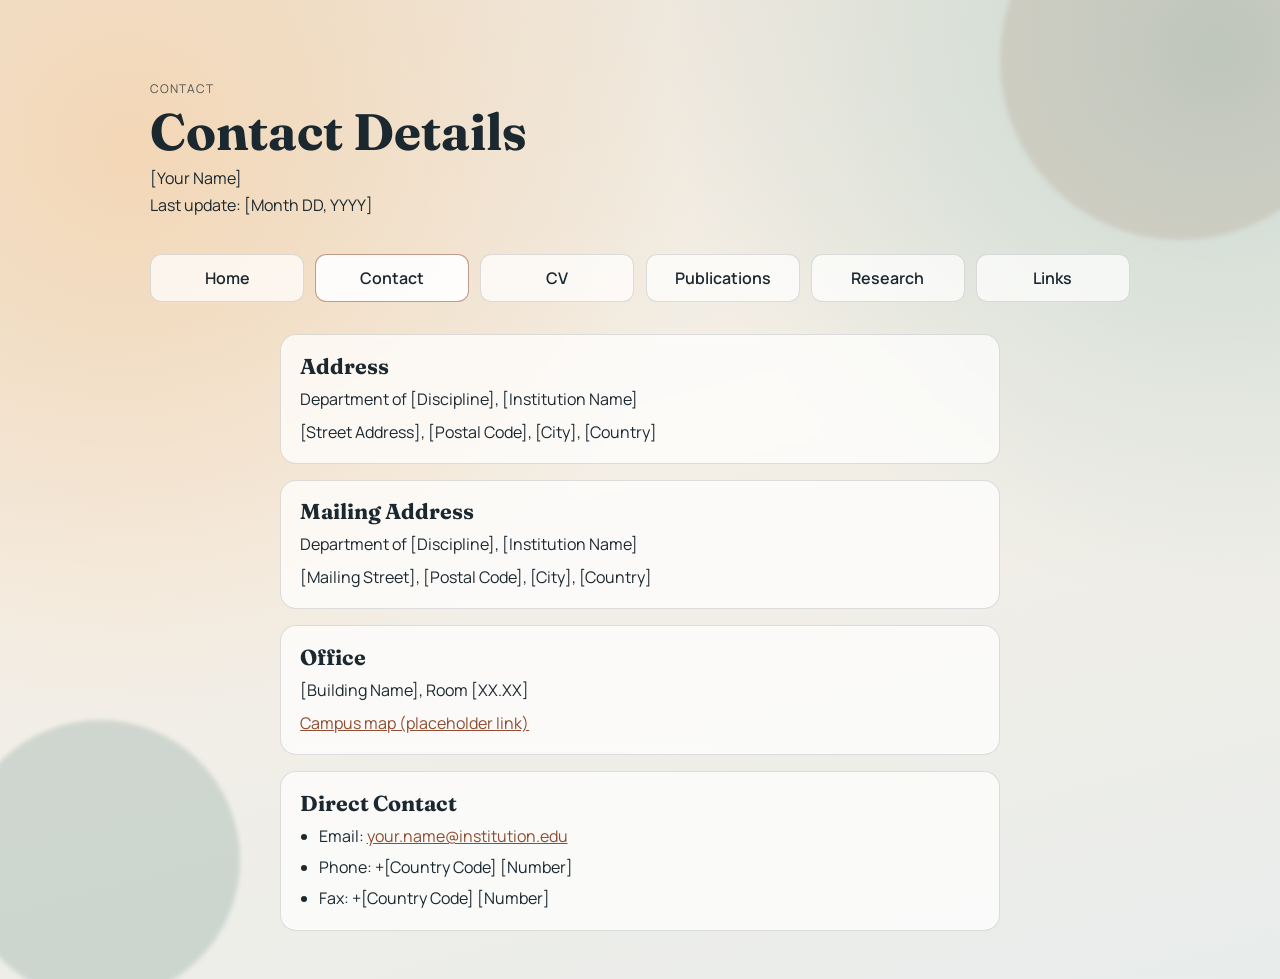
==== contact.html @ 137142b9 "First draft" ====
<!DOCTYPE html>
<html lang="en">
<head>
  <meta charset="UTF-8" />
  <meta name="viewport" content="width=device-width, initial-scale=1.0" />
  <title>Miklos Redei | Contact</title>
  <link rel="preconnect" href="https://fonts.googleapis.com" />
  <link rel="preconnect" href="https://fonts.gstatic.com" crossorigin />
  <link href="https://fonts.googleapis.com/css2?family=Fraunces:wght@500;700&family=Manrope:wght@400;500;700&display=swap" rel="stylesheet" />
  <link rel="stylesheet" href="styles.css" />
</head>
<body>
  <div class="bg-shape bg-shape-a" aria-hidden="true"></div>
  <div class="bg-shape bg-shape-b" aria-hidden="true"></div>

  <header class="hero wrapper">
    <p class="eyebrow">Contact</p>
    <h1>Contact Details</h1>
    <p class="subtitle">[Your Name]</p>
    <p class="updated">Last update: [Month DD, YYYY]</p>
  </header>

  <nav class="wrapper nav-grid" aria-label="Section navigation">
    <a href="index.html">Home</a>
    <a href="contact.html" class="active" aria-current="page">Contact</a>
    <a href="cv.html">CV</a>
    <a href="publications.html">Publications</a>
    <a href="research.html">Research</a>
    <a href="links.html">Links</a>
  </nav>

  <main class="wrapper sections section-content">
    <section class="card">
      <h2>Address</h2>
      <p>Department of [Discipline], [Institution Name]</p>
      <p>[Street Address], [Postal Code], [City], [Country]</p>
    </section>

    <section class="card">
      <h2>Mailing Address</h2>
      <p>Department of [Discipline], [Institution Name]</p>
      <p>[Mailing Street], [Postal Code], [City], [Country]</p>
    </section>

    <section class="card">
      <h2>Office</h2>
      <p>[Building Name], Room [XX.XX]</p>
      <p><a href="#">Campus map (placeholder link)</a></p>
    </section>

    <section class="card">
      <h2>Direct Contact</h2>
      <ul class="clean-list">
        <li>Email: <a href="mailto:your.name@institution.edu">your.name@institution.edu</a></li>
        <li>Phone: +[Country Code] [Number]</li>
        <li>Fax: +[Country Code] [Number]</li>
      </ul>
    </section>
  </main>
</body>
</html>
---- styles.css ----
:root {
  --bg: #f4efe6;
  --surface: rgba(255, 255, 255, 0.72);
  --ink: #1b2830;
  --accent: #8f4c2f;
  --line: rgba(27, 40, 48, 0.14);
}

* {
  box-sizing: border-box;
}

body {
  margin: 0;
  min-height: 100vh;
  font-family: "Manrope", sans-serif;
  color: var(--ink);
  background:
    radial-gradient(circle at 10% 15%, #f3d7b6 0%, transparent 40%),
    radial-gradient(circle at 95% 5%, #c7d8d1 0%, transparent 36%),
    linear-gradient(165deg, #ece5da 0%, var(--bg) 45%, #e8eceb 100%);
  position: relative;
  overflow-x: hidden;
}

.wrapper {
  width: min(980px, 92vw);
  margin: 0 auto;
}

.bg-shape {
  position: fixed;
  z-index: -1;
  border-radius: 999px;
  filter: blur(2px);
}

.bg-shape-a {
  width: 360px;
  height: 360px;
  background: rgba(143, 76, 47, 0.12);
  top: -120px;
  right: -80px;
}

.bg-shape-b {
  width: 280px;
  height: 280px;
  background: rgba(34, 94, 82, 0.16);
  bottom: -100px;
  left: -40px;
}

.hero {
  padding: 5rem 0 2rem;
}

.eyebrow {
  margin: 0;
  text-transform: uppercase;
  letter-spacing: 0.08em;
  font-size: 0.75rem;
  opacity: 0.75;
}

h1 {
  margin: 0.5rem 0;
  font-family: "Fraunces", serif;
  font-size: clamp(2rem, 4vw, 3.2rem);
  line-height: 1.05;
}

.subtitle,
.address,
.updated {
  margin: 0.35rem 0;
}

.nav-grid {
  display: grid;
  grid-template-columns: repeat(auto-fit, minmax(140px, 1fr));
  gap: 0.7rem;
  padding-bottom: 2rem;
}

.nav-grid a {
  text-decoration: none;
  color: var(--ink);
  background: var(--surface);
  border: 1px solid var(--line);
  border-radius: 0.7rem;
  padding: 0.75rem 0.9rem;
  text-align: center;
  font-weight: 600;
  transition: transform 160ms ease, border-color 160ms ease;
}

.nav-grid a:hover {
  transform: translateY(-2px);
  border-color: rgba(143, 76, 47, 0.55);
}

.nav-grid a.active {
  border-color: rgba(143, 76, 47, 0.55);
  background: rgba(255, 255, 255, 0.9);
}

.sections {
  display: grid;
  gap: 1rem;
  padding-bottom: 3rem;
}

.section-content {
  max-width: 720px;
}

.card {
  background: var(--surface);
  border: 1px solid var(--line);
  border-radius: 1rem;
  padding: 1.1rem 1.2rem;
  backdrop-filter: blur(2px);
}

h2 {
  margin: 0 0 0.45rem;
  font-family: "Fraunces", serif;
  font-size: 1.35rem;
}

.card p {
  margin: 0;
  line-height: 1.6;
}

.card p + p {
  margin-top: 0.45rem;
}

.card a {
  color: var(--accent);
}

.note {
  font-size: 0.95rem;
  opacity: 0.88;
}

.clean-list {
  margin: 0;
  padding-left: 1.15rem;
  line-height: 1.6;
}

.clean-list li + li {
  margin-top: 0.35rem;
}

.wide-content {
  max-width: 960px;
}

.section-nav {
  display: grid;
  grid-template-columns: repeat(auto-fit, minmax(210px, 1fr));
  gap: 0.55rem;
}

.section-nav a {
  display: block;
  text-decoration: none;
  color: var(--ink);
  background: rgba(255, 255, 255, 0.64);
  border: 1px solid var(--line);
  border-radius: 0.65rem;
  padding: 0.65rem 0.75rem;
  font-weight: 600;
}

.section-nav a:hover {
  border-color: rgba(143, 76, 47, 0.55);
}

@media (max-width: 640px) {
  .hero {
    padding-top: 3.5rem;
  }

  .nav-grid a {
    font-size: 0.95rem;
  }
}
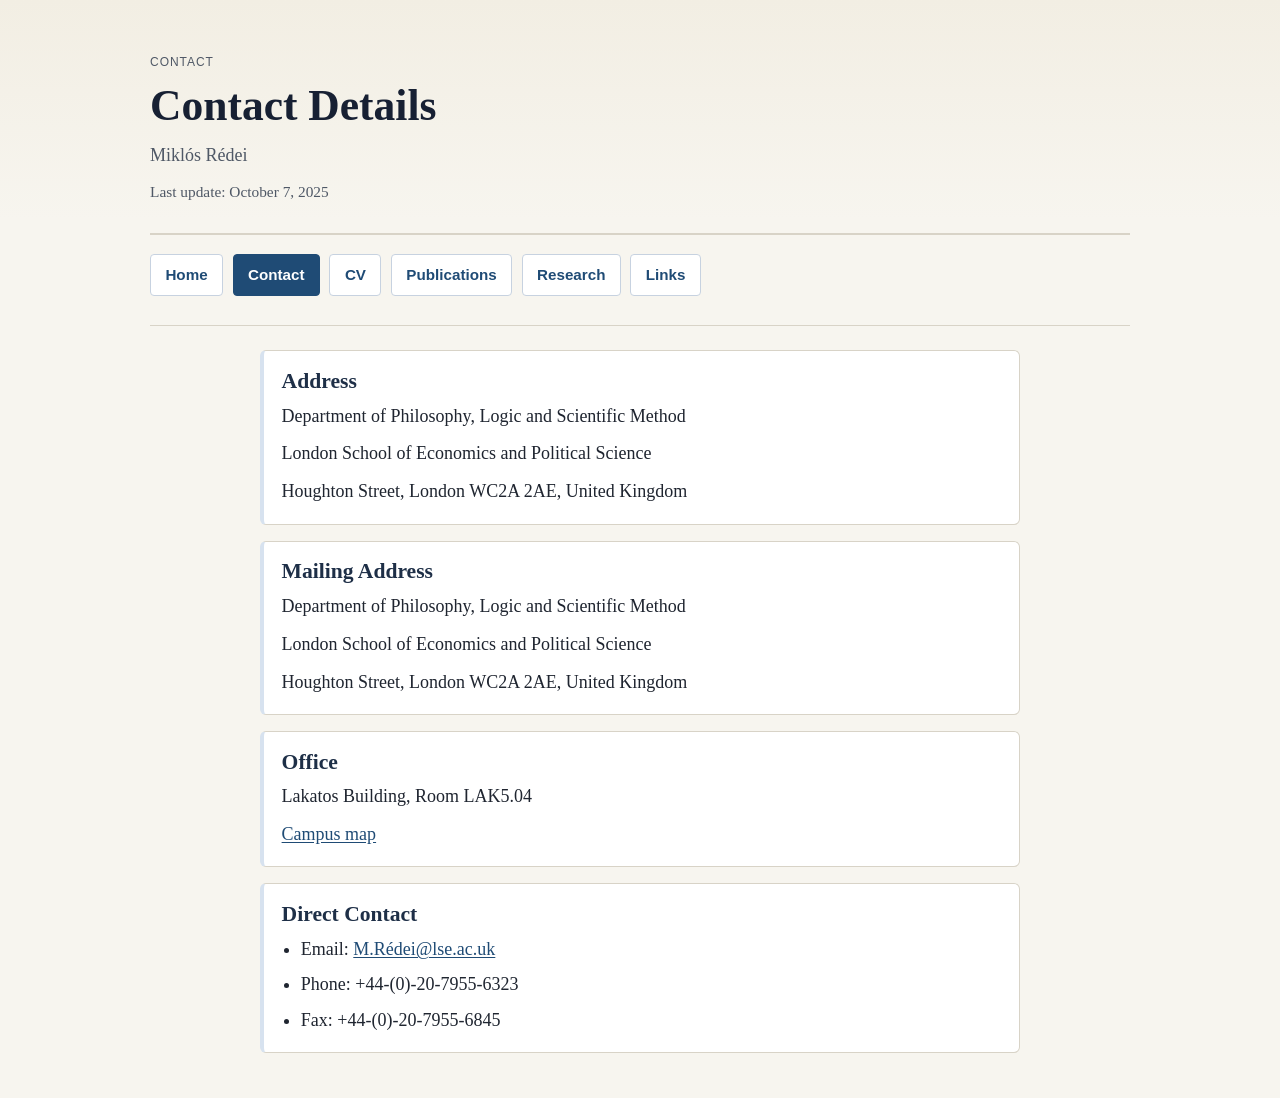
==== commit 5a0c4963: "Added information" ====
--- a/contact.html
+++ b/contact.html
@@ -3,11 +3,11 @@
 <head>
   <meta charset="UTF-8" />
   <meta name="viewport" content="width=device-width, initial-scale=1.0" />
-  <title>Miklos Redei | Contact</title>
+  <title>Miklós Rédei | Contact</title>
   <link rel="preconnect" href="https://fonts.googleapis.com" />
   <link rel="preconnect" href="https://fonts.gstatic.com" crossorigin />
   <link href="https://fonts.googleapis.com/css2?family=Fraunces:wght@500;700&family=Manrope:wght@400;500;700&display=swap" rel="stylesheet" />
-  <link rel="stylesheet" href="styles.css" />
+  <link rel="stylesheet" href="styles-professional.css" />
 </head>
 <body>
   <div class="bg-shape bg-shape-a" aria-hidden="true"></div>
@@ -16,8 +16,8 @@
   <header class="hero wrapper">
     <p class="eyebrow">Contact</p>
     <h1>Contact Details</h1>
-    <p class="subtitle">[Your Name]</p>
-    <p class="updated">Last update: [Month DD, YYYY]</p>
+    <p class="subtitle">Miklós Rédei</p>
+    <p class="updated">Last update: October 7, 2025</p>
   </header>
 
   <nav class="wrapper nav-grid" aria-label="Section navigation">
@@ -32,28 +32,30 @@
   <main class="wrapper sections section-content">
     <section class="card">
       <h2>Address</h2>
-      <p>Department of [Discipline], [Institution Name]</p>
-      <p>[Street Address], [Postal Code], [City], [Country]</p>
+      <p>Department of Philosophy, Logic and Scientific Method</p>
+      <p>London School of Economics and Political Science</p>
+      <p>Houghton Street, London WC2A 2AE, United Kingdom</p>
     </section>
 
     <section class="card">
       <h2>Mailing Address</h2>
-      <p>Department of [Discipline], [Institution Name]</p>
-      <p>[Mailing Street], [Postal Code], [City], [Country]</p>
+      <p>Department of Philosophy, Logic and Scientific Method</p>
+      <p>London School of Economics and Political Science</p>
+      <p>Houghton Street, London WC2A 2AE, United Kingdom</p>
     </section>
 
     <section class="card">
       <h2>Office</h2>
-      <p>[Building Name], Room [XX.XX]</p>
-      <p><a href="#">Campus map (placeholder link)</a></p>
+      <p>Lakatos Building, Room LAK5.04</p>
+      <p><a href="http://www.lse.ac.uk/mapsAndDirections/findingYourWayAroundLSE.aspx">Campus map</a></p>
     </section>
 
     <section class="card">
       <h2>Direct Contact</h2>
       <ul class="clean-list">
-        <li>Email: <a href="mailto:your.name@institution.edu">your.name@institution.edu</a></li>
-        <li>Phone: +[Country Code] [Number]</li>
-        <li>Fax: +[Country Code] [Number]</li>
+        <li>Email: <a href="mailto:M.Rédei@lse.ac.uk">M.Rédei@lse.ac.uk</a></li>
+        <li>Phone: +44-(0)-20-7955-6323</li>
+        <li>Fax: +44-(0)-20-7955-6845</li>
       </ul>
     </section>
   </main>
--- a/styles-professional.css
+++ b/styles-professional.css
@@ -0,0 +1,205 @@
+:root {
+  --page-bg: #f7f5ef;
+  --paper: #ffffff;
+  --ink: #1f2530;
+  --muted: #4f5866;
+  --accent: #1f4b75;
+  --accent-soft: #d7e2ef;
+  --line: #d8d3c7;
+}
+
+* {
+  box-sizing: border-box;
+}
+
+body {
+  margin: 0;
+  min-height: 100vh;
+  background:
+    linear-gradient(180deg, #f2eee3 0%, var(--page-bg) 220px),
+    repeating-linear-gradient(
+      0deg,
+      rgba(31, 37, 48, 0.015) 0,
+      rgba(31, 37, 48, 0.015) 1px,
+      transparent 1px,
+      transparent 22px
+    );
+  color: var(--ink);
+  font-family: "Charter", "Iowan Old Style", "Palatino Linotype", Palatino, "Book Antiqua", Georgia, serif;
+  font-size: 18px;
+  line-height: 1.7;
+}
+
+.wrapper {
+  width: min(980px, 92vw);
+  margin: 0 auto;
+}
+
+.bg-shape {
+  display: none;
+}
+
+.hero {
+  padding: 3.25rem 0 1.5rem;
+  border-bottom: 2px solid var(--line);
+}
+
+.eyebrow {
+  margin: 0;
+  color: var(--muted);
+  letter-spacing: 0.08em;
+  text-transform: uppercase;
+  font-size: 0.75rem;
+  font-family: "Trebuchet MS", "Gill Sans", "Segoe UI", sans-serif;
+}
+
+h1 {
+  margin: 0.5rem 0 0.6rem;
+  font-size: clamp(2rem, 3.4vw, 3rem);
+  line-height: 1.15;
+  color: #172033;
+}
+
+.subtitle,
+.address,
+.updated {
+  margin: 0.2rem 0;
+  color: var(--muted);
+}
+
+.updated {
+  margin-top: 0.55rem;
+  font-size: 0.96rem;
+}
+
+.nav-grid {
+  display: flex;
+  flex-wrap: wrap;
+  gap: 0.6rem;
+  padding: 1.2rem 0 1.8rem;
+  border-bottom: 1px solid var(--line);
+}
+
+.nav-grid a {
+  text-decoration: none;
+  color: var(--accent);
+  background: var(--paper);
+  border: 1px solid #c7d2e0;
+  padding: 0.46rem 0.9rem;
+  border-radius: 4px;
+  font-family: "Trebuchet MS", "Gill Sans", "Segoe UI", sans-serif;
+  font-size: 0.95rem;
+  font-weight: 600;
+  transition: background-color 120ms ease, color 120ms ease, border-color 120ms ease;
+}
+
+.nav-grid a:hover,
+.nav-grid a:focus-visible {
+  border-color: var(--accent);
+  background: #f4f8fd;
+}
+
+.nav-grid a.active {
+  background: var(--accent);
+  border-color: var(--accent);
+  color: #fff;
+}
+
+.sections {
+  display: grid;
+  gap: 1rem;
+  padding: 1.5rem 0 2.8rem;
+}
+
+.section-content {
+  max-width: 760px;
+}
+
+.wide-content {
+  max-width: 960px;
+}
+
+.card {
+  background: var(--paper);
+  border: 1px solid var(--line);
+  border-left: 4px solid var(--accent-soft);
+  border-radius: 6px;
+  padding: 1.05rem 1.1rem;
+}
+
+h2 {
+  margin: 0 0 0.35rem;
+  color: #1e2f47;
+  font-size: 1.35rem;
+  line-height: 1.25;
+}
+
+.card p {
+  margin: 0;
+}
+
+.card p + p {
+  margin-top: 0.45rem;
+}
+
+.card a {
+  color: var(--accent);
+  text-underline-offset: 2px;
+}
+
+.note {
+  color: var(--muted);
+  font-size: 0.97rem;
+}
+
+.clean-list {
+  margin: 0;
+  padding-left: 1.2rem;
+}
+
+.clean-list li + li {
+  margin-top: 0.3rem;
+}
+
+.section-nav {
+  display: grid;
+  grid-template-columns: repeat(auto-fit, minmax(220px, 1fr));
+  gap: 0.5rem;
+}
+
+.section-nav a {
+  display: block;
+  text-decoration: none;
+  color: var(--ink);
+  border: 1px solid var(--line);
+  border-radius: 4px;
+  background: #fcfbf8;
+  padding: 0.55rem 0.7rem;
+  font-family: "Trebuchet MS", "Gill Sans", "Segoe UI", sans-serif;
+  font-size: 0.95rem;
+  font-weight: 600;
+}
+
+.section-nav a:hover,
+.section-nav a:focus-visible {
+  border-color: #b9c6d8;
+  background: #f7fafd;
+}
+
+@media (max-width: 700px) {
+  body {
+    font-size: 17px;
+  }
+
+  .hero {
+    padding-top: 2.4rem;
+  }
+
+  .nav-grid {
+    gap: 0.45rem;
+  }
+
+  .nav-grid a {
+    padding: 0.42rem 0.75rem;
+  }
+}
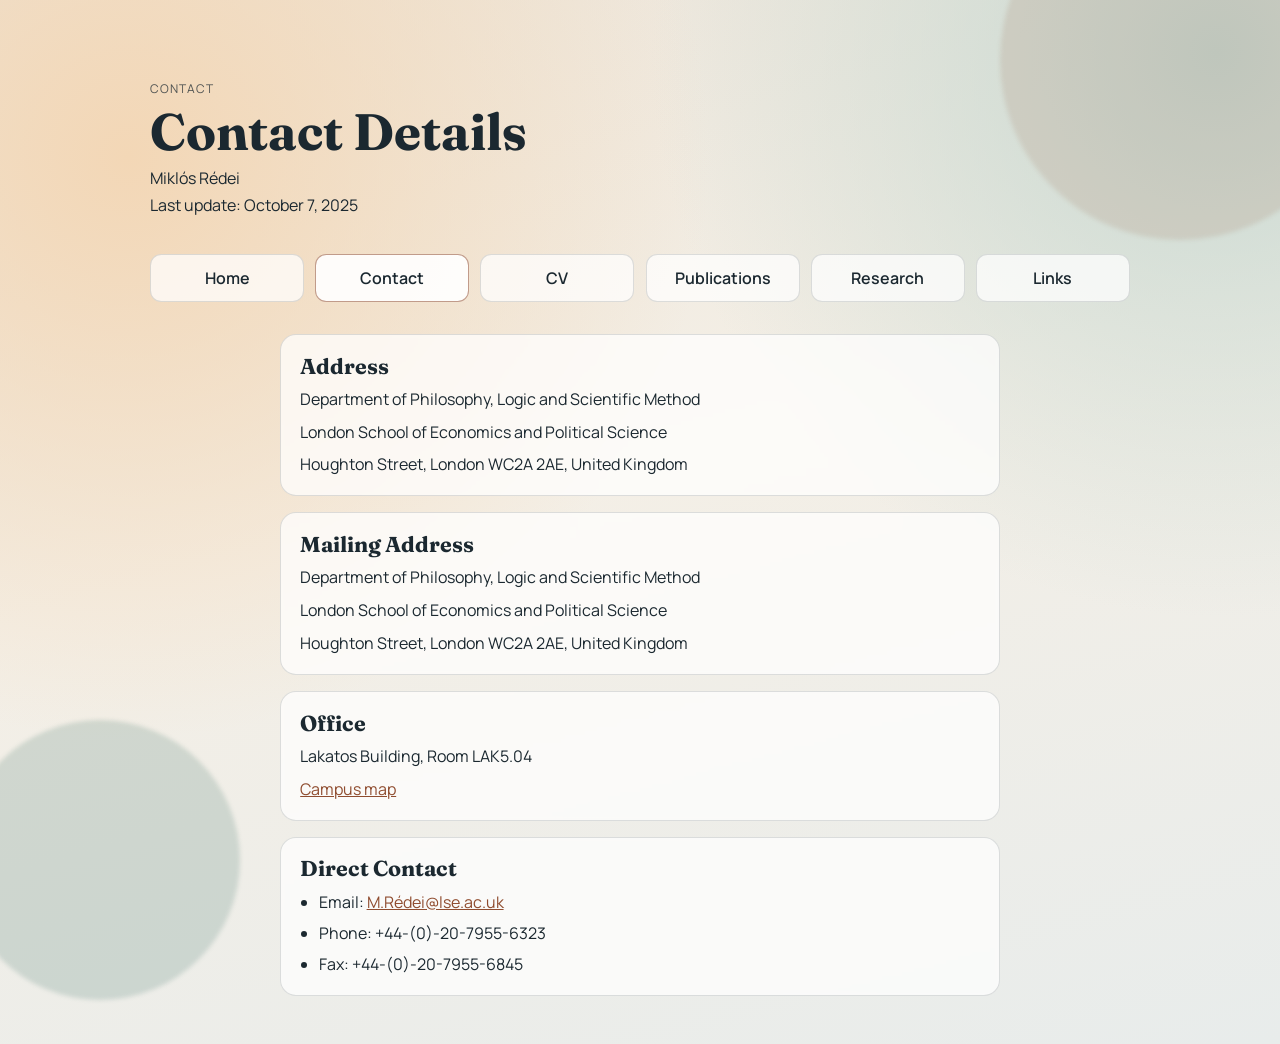
==== commit 2c6bb0cf: "Modifying webpage" ====
--- a/contact.html
+++ b/contact.html
@@ -7,7 +7,7 @@
   <link rel="preconnect" href="https://fonts.googleapis.com" />
   <link rel="preconnect" href="https://fonts.gstatic.com" crossorigin />
   <link href="https://fonts.googleapis.com/css2?family=Fraunces:wght@500;700&family=Manrope:wght@400;500;700&display=swap" rel="stylesheet" />
-  <link rel="stylesheet" href="styles-professional.css" />
+  <link rel="stylesheet" href="styles.css" />
 </head>
 <body>
   <div class="bg-shape bg-shape-a" aria-hidden="true"></div>
--- a/styles.css
+++ b/styles.css
@@ -0,0 +1,193 @@
+:root {
+  --bg: #f4efe6;
+  --surface: rgba(255, 255, 255, 0.72);
+  --ink: #1b2830;
+  --accent: #8f4c2f;
+  --line: rgba(27, 40, 48, 0.14);
+}
+
+* {
+  box-sizing: border-box;
+}
+
+body {
+  margin: 0;
+  min-height: 100vh;
+  font-family: "Manrope", sans-serif;
+  color: var(--ink);
+  background:
+    radial-gradient(circle at 10% 15%, #f3d7b6 0%, transparent 40%),
+    radial-gradient(circle at 95% 5%, #c7d8d1 0%, transparent 36%),
+    linear-gradient(165deg, #ece5da 0%, var(--bg) 45%, #e8eceb 100%);
+  position: relative;
+  overflow-x: hidden;
+}
+
+.wrapper {
+  width: min(980px, 92vw);
+  margin: 0 auto;
+}
+
+.bg-shape {
+  position: fixed;
+  z-index: -1;
+  border-radius: 999px;
+  filter: blur(2px);
+}
+
+.bg-shape-a {
+  width: 360px;
+  height: 360px;
+  background: rgba(143, 76, 47, 0.12);
+  top: -120px;
+  right: -80px;
+}
+
+.bg-shape-b {
+  width: 280px;
+  height: 280px;
+  background: rgba(34, 94, 82, 0.16);
+  bottom: -100px;
+  left: -40px;
+}
+
+.hero {
+  padding: 5rem 0 2rem;
+}
+
+.eyebrow {
+  margin: 0;
+  text-transform: uppercase;
+  letter-spacing: 0.08em;
+  font-size: 0.75rem;
+  opacity: 0.75;
+}
+
+h1 {
+  margin: 0.5rem 0;
+  font-family: "Fraunces", serif;
+  font-size: clamp(2rem, 4vw, 3.2rem);
+  line-height: 1.05;
+}
+
+.subtitle,
+.address,
+.updated {
+  margin: 0.35rem 0;
+}
+
+.nav-grid {
+  display: grid;
+  grid-template-columns: repeat(auto-fit, minmax(140px, 1fr));
+  gap: 0.7rem;
+  padding-bottom: 2rem;
+}
+
+.nav-grid a {
+  text-decoration: none;
+  color: var(--ink);
+  background: var(--surface);
+  border: 1px solid var(--line);
+  border-radius: 0.7rem;
+  padding: 0.75rem 0.9rem;
+  text-align: center;
+  font-weight: 600;
+  transition: transform 160ms ease, border-color 160ms ease;
+}
+
+.nav-grid a:hover {
+  transform: translateY(-2px);
+  border-color: rgba(143, 76, 47, 0.55);
+}
+
+.nav-grid a.active {
+  border-color: rgba(143, 76, 47, 0.55);
+  background: rgba(255, 255, 255, 0.9);
+}
+
+.sections {
+  display: grid;
+  gap: 1rem;
+  padding-bottom: 3rem;
+}
+
+.section-content {
+  max-width: 720px;
+}
+
+.card {
+  background: var(--surface);
+  border: 1px solid var(--line);
+  border-radius: 1rem;
+  padding: 1.1rem 1.2rem;
+  backdrop-filter: blur(2px);
+}
+
+h2 {
+  margin: 0 0 0.45rem;
+  font-family: "Fraunces", serif;
+  font-size: 1.35rem;
+}
+
+.card p {
+  margin: 0;
+  line-height: 1.6;
+}
+
+.card p + p {
+  margin-top: 0.45rem;
+}
+
+.card a {
+  color: var(--accent);
+}
+
+.note {
+  font-size: 0.95rem;
+  opacity: 0.88;
+}
+
+.clean-list {
+  margin: 0;
+  padding-left: 1.15rem;
+  line-height: 1.6;
+}
+
+.clean-list li + li {
+  margin-top: 0.35rem;
+}
+
+.wide-content {
+  max-width: 960px;
+}
+
+.section-nav {
+  display: grid;
+  grid-template-columns: repeat(auto-fit, minmax(210px, 1fr));
+  gap: 0.55rem;
+}
+
+.section-nav a {
+  display: block;
+  text-decoration: none;
+  color: var(--ink);
+  background: rgba(255, 255, 255, 0.64);
+  border: 1px solid var(--line);
+  border-radius: 0.65rem;
+  padding: 0.65rem 0.75rem;
+  font-weight: 600;
+}
+
+.section-nav a:hover {
+  border-color: rgba(143, 76, 47, 0.55);
+}
+
+@media (max-width: 640px) {
+  .hero {
+    padding-top: 3.5rem;
+  }
+
+  .nav-grid a {
+    font-size: 0.95rem;
+  }
+}
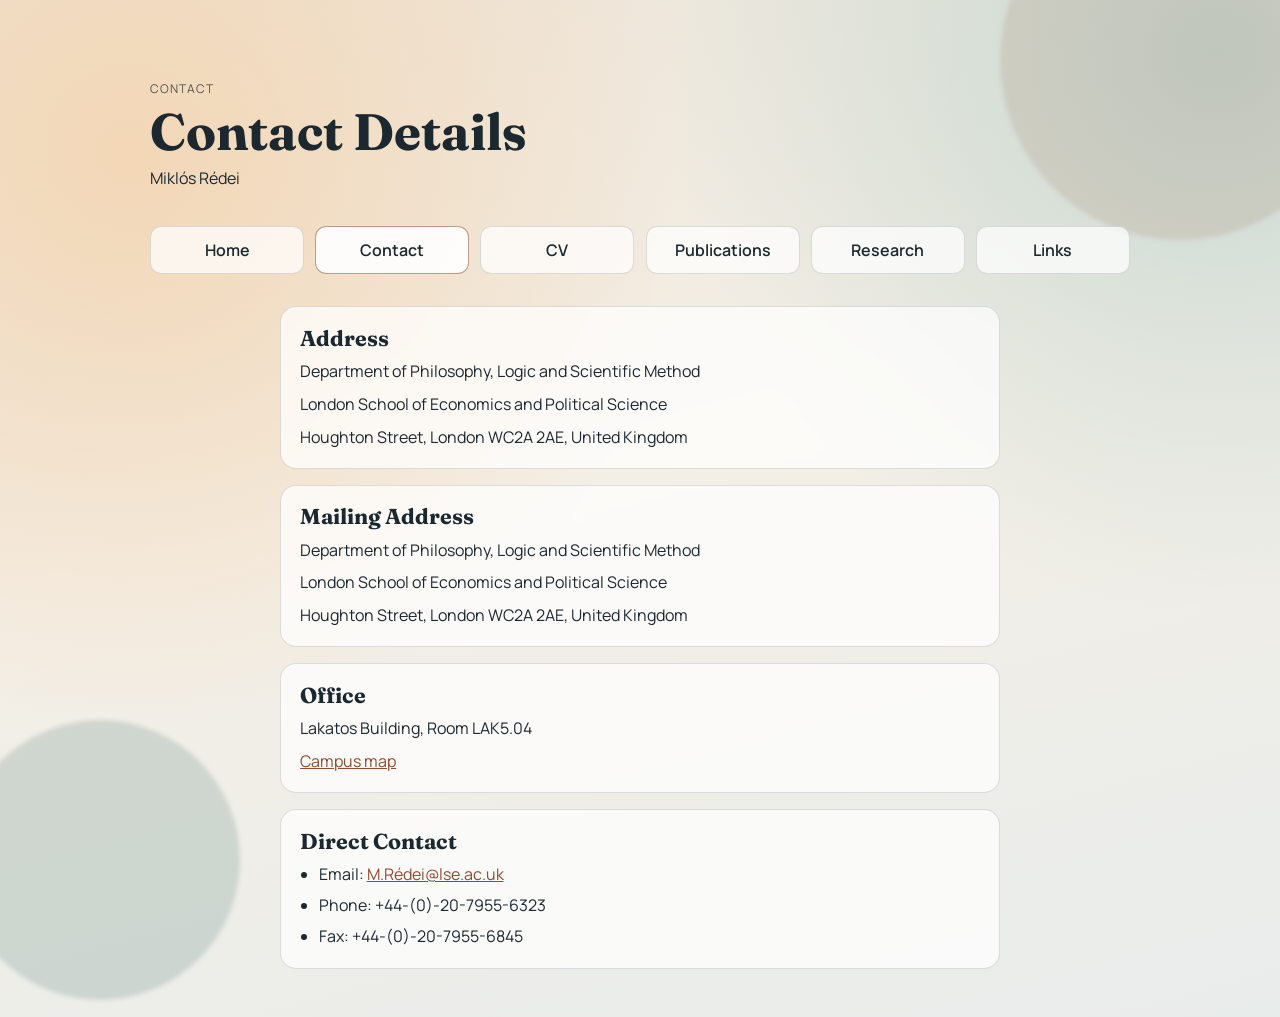
==== commit 8621db3a: "Modifying content" ====
--- a/contact.html
+++ b/contact.html
@@ -17,7 +17,7 @@
     <p class="eyebrow">Contact</p>
     <h1>Contact Details</h1>
     <p class="subtitle">Miklós Rédei</p>
-    <p class="updated">Last update: October 7, 2025</p>
+    <!-- <p class="updated">Last update: October 7, 2025</p> -->
   </header>
 
   <nav class="wrapper nav-grid" aria-label="Section navigation">
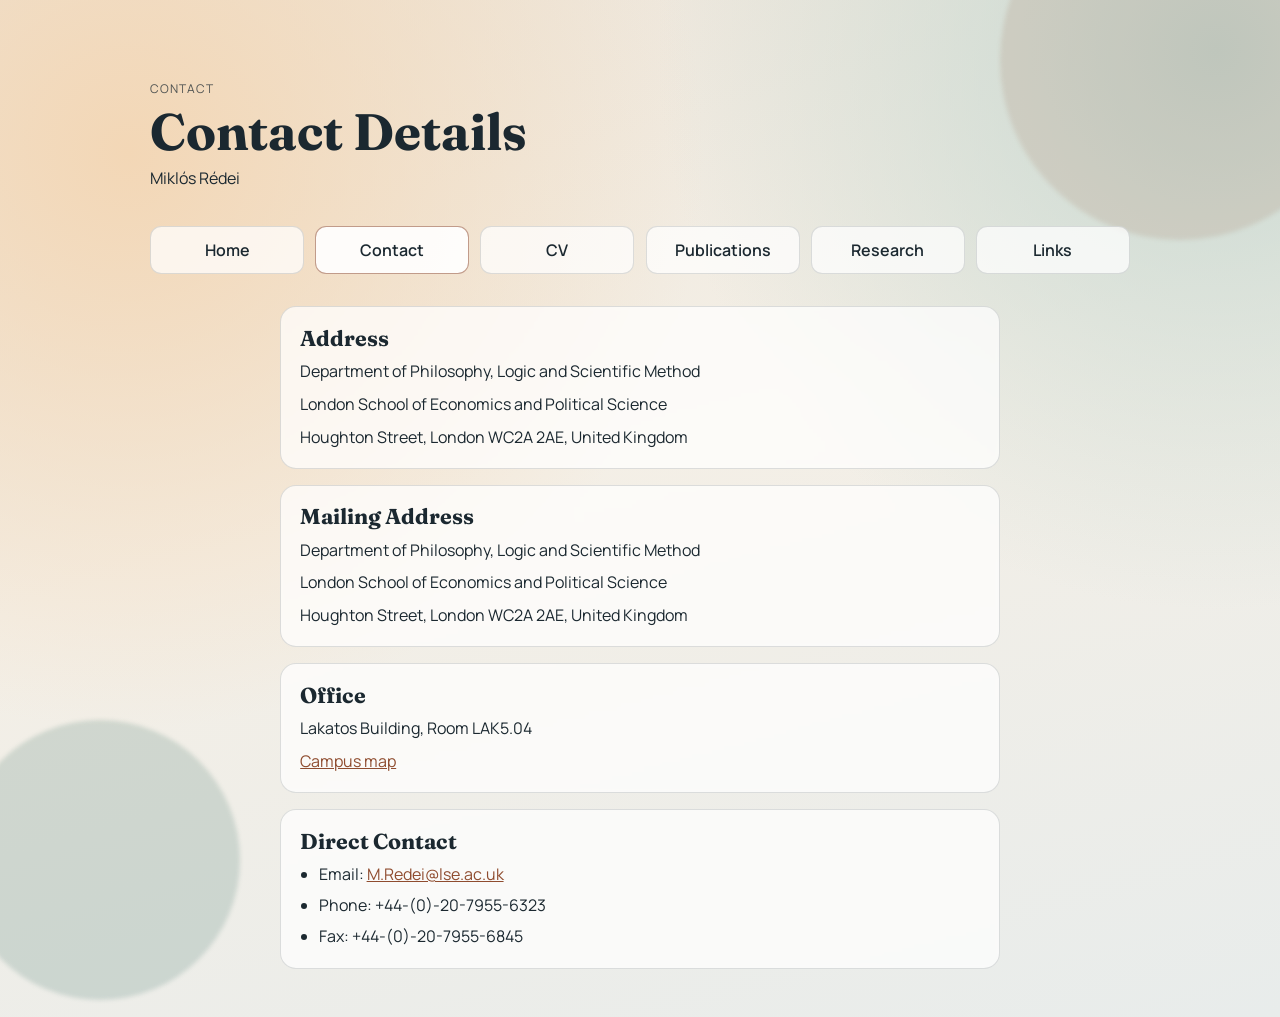
==== commit 261b5e81: "Fixing links" ====
--- a/contact.html
+++ b/contact.html
@@ -47,13 +47,13 @@
     <section class="card">
       <h2>Office</h2>
       <p>Lakatos Building, Room LAK5.04</p>
-      <p><a href="http://www.lse.ac.uk/mapsAndDirections/findingYourWayAroundLSE.aspx">Campus map</a></p>
+      <p><a href="https://www.lse.ac.uk/lse-information/campus-map.aspx">Campus map</a></p>
     </section>
 
     <section class="card">
       <h2>Direct Contact</h2>
       <ul class="clean-list">
-        <li>Email: <a href="mailto:M.Rédei@lse.ac.uk">M.Rédei@lse.ac.uk</a></li>
+        <li>Email: <a href="mailto:M.Redei@lse.ac.uk">M.Redei@lse.ac.uk</a></li>
         <li>Phone: +44-(0)-20-7955-6323</li>
         <li>Fax: +44-(0)-20-7955-6845</li>
       </ul>
--- a/styles.css
+++ b/styles.css
@@ -53,6 +53,40 @@
 
 .hero {
   padding: 5rem 0 2rem;
+}
+
+.home-hero {
+  display: grid;
+  grid-template-columns: 1fr 180px;
+  grid-template-areas: "copy photo";
+  gap: 1.35rem;
+  align-items: center;
+}
+
+.profile-circle {
+  grid-area: photo;
+  justify-self: end;
+  width: 180px;
+  height: 180px;
+  margin: 0;
+  border-radius: 50%;
+  overflow: hidden;
+  border: 4px solid rgba(255, 255, 255, 0.9);
+  box-shadow: 0 14px 30px rgba(27, 40, 48, 0.2);
+  background: rgba(255, 255, 255, 0.72);
+}
+
+.profile-circle img {
+  width: 100%;
+  height: 100%;
+  display: block;
+  object-fit: cover;
+  object-position: center 20%;
+}
+
+.hero-copy {
+  grid-area: copy;
+  min-width: 0;
 }
 
 .eyebrow {
@@ -183,6 +217,21 @@
 }
 
 @media (max-width: 640px) {
+  .home-hero {
+    grid-template-columns: 1fr;
+    grid-template-areas:
+      "photo"
+      "copy";
+    gap: 1rem;
+    text-align: center;
+  }
+
+  .profile-circle {
+    width: 146px;
+    height: 146px;
+    margin: 0 auto;
+  }
+
   .hero {
     padding-top: 3.5rem;
   }
